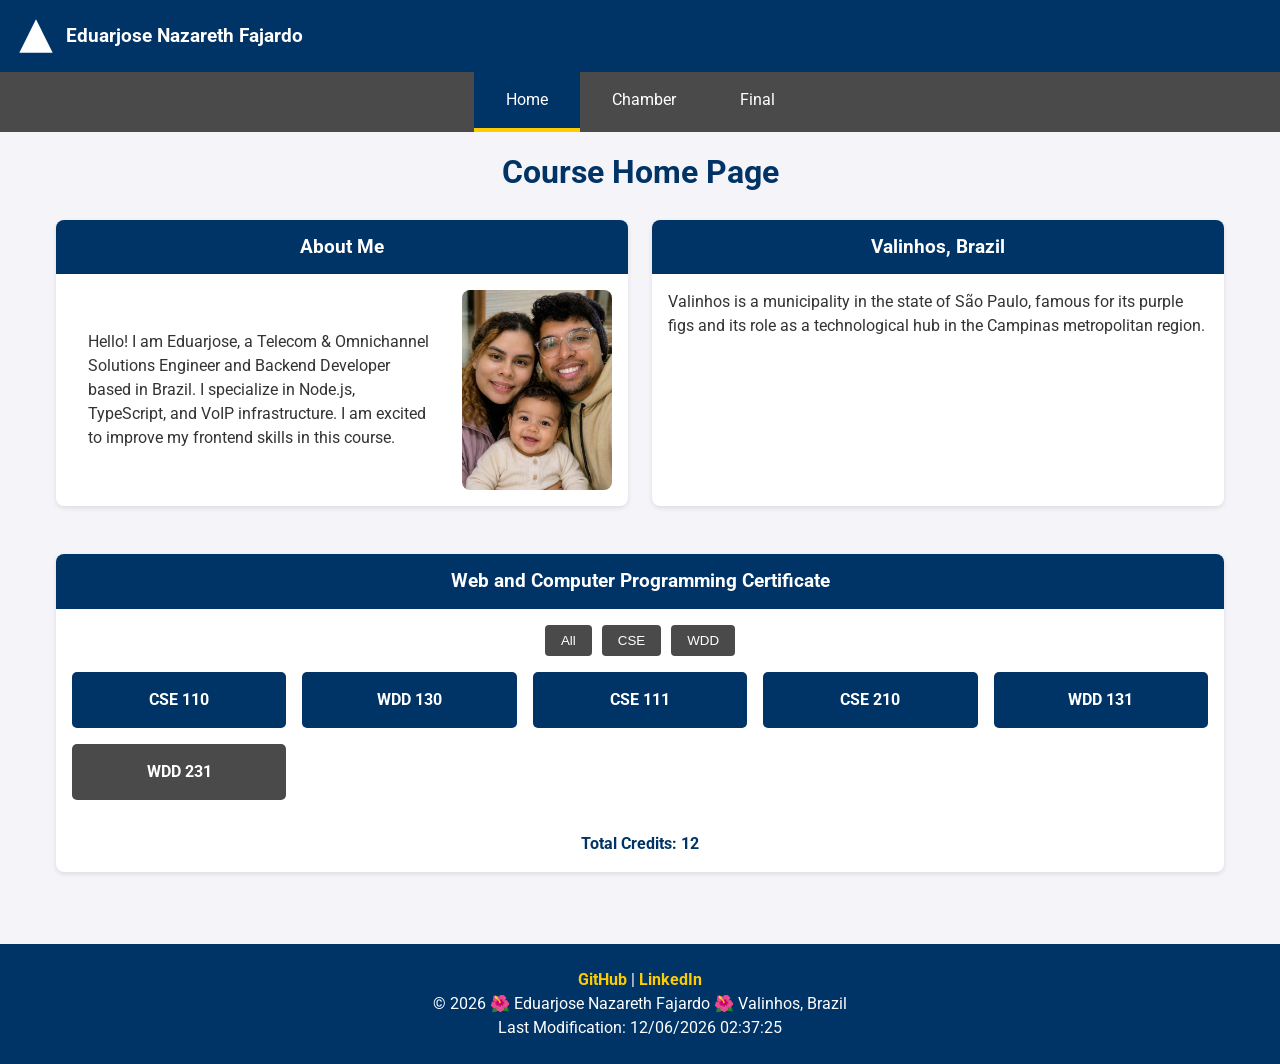
==== index.html @ cc88bf9c "Publish WDD231 course home page" ====
<!DOCTYPE html>
<html lang="en">
<head>
    <meta charset="UTF-8">
    <meta name="viewport" content="width=device-width, initial-scale=1.0">
    <title>Eduarjose Nazareth Fajardo - WDD 231 - Course Home Page</title>
    <meta name="description" content="WDD 231 Course Home Page for Eduarjose Nazareth Fajardo, Telecom Engineer and Backend Developer.">
    <meta name="author" content="Eduarjose Nazareth Fajardo">
    
    <!-- Google Fonts -->
    <link rel="preconnect" href="https://fonts.googleapis.com">
    <link rel="preconnect" href="https://fonts.gstatic.com" crossorigin>
    <link href="https://fonts.googleapis.com/css2?family=Roboto:wght@400;700&display=swap" rel="stylesheet">
    
    <!-- CSS -->
    <link rel="stylesheet" href="styles/small.css">
    <link rel="stylesheet" href="styles/larger.css">
    
    <!-- JavaScript -->
    <script src="scripts/navigation.js" defer></script>
    <script src="scripts/dates.js" defer></script>
    <script src="scripts/courses.js" defer></script>
</head>
<body>
    <header>
        <div class="header-content">
            <!-- Você pode usar um emoji ou SVG como logo. Aqui uso um SVG inline simples -->
            <svg class="logo" width="40" height="40" viewBox="0 0 24 24" fill="white" xmlns="http://www.w3.org/2000/svg">
                <path d="M12 2L2 22h20L12 2z"/>
            </svg>
            <span>Eduarjose Nazareth Fajardo</span>
        </div>
        <button id="menu-button" aria-label="Toggle Menu">☰</button>
    </header>

    <nav>
        <ul id="menu">
            <li><a href="#" class="active">Home</a></li>
            <li><a href="chamber/index.html">Chamber</a></li>
            <li><a href="project/index.html">Final</a></li>
        </ul>
    </nav>

    <main>
        <h1>Course Home Page</h1>
        <div class="grid-container">
            
            <section class="card about-card">
                <h2>About Me</h2>
                <div class="about-content">
                    <p>Hello! I am Eduarjose, a Telecom & Omnichannel Solutions Engineer and Backend Developer based in Brazil. I specialize in Node.js, TypeScript, and VoIP infrastructure. I am excited to improve my frontend skills in this course.</p>
                    <img src="images/profile.jpg" alt="Eduarjose Fajardo Profile" width="150" height="200" loading="lazy">
                </div>
            </section>

            <section class="card location-card">
                <h2>Valinhos, Brazil</h2>
                <p>Valinhos is a municipality in the state of São Paulo, famous for its purple figs and its role as a technological hub in the Campinas metropolitan region.</p>
            </section>

            <section class="card certificate-card">
                <h2>Web and Computer Programming Certificate</h2>
                <div class="filter-buttons">
                    <button id="btn-all">All</button>
                    <button id="btn-cse">CSE</button>
                    <button id="btn-wdd">WDD</button>
                </div>
                <!-- Cursos renderizados via JS entrarão aqui -->
                <div id="course-list" class="courses"></div>
                <!-- Créditos totais calculados via JS (reduce) -->
                <p id="total-credits" class="credits-display"></p>
            </section>
        </div>
    </main>

    <footer>
        <div class="socials">
            <a href="https://github.com/Eduarjn" target="_blank" aria-label="GitHub Profile">GitHub</a> | 
            <a href="https://www.linkedin.com/in/eduarjose-fajardo" target="_blank" aria-label="LinkedIn Profile">LinkedIn</a>
        </div>
        <p>&copy; <span id="currentyear"></span> 🌺 Eduarjose Nazareth Fajardo 🌺 Valinhos, Brazil</p>
        <p id="lastModified"></p>
    </footer>
</body>
</html>
---- styles/small.css ----
:root {
    --primary: #003366;
    --secondary: #4a4a4a;
    --accent: #ffcc00;
    --bg-light: #f4f4f9;
    --text-dark: #333333;
    --white: #ffffff;
}

* {
    box-sizing: border-box;
    margin: 0;
    padding: 0;
}

body {
    font-family: 'Roboto', sans-serif;
    background-color: var(--bg-light);
    color: var(--text-dark);
    line-height: 1.5;
}

/* Header & Hamburger */
header {
    background-color: var(--primary);
    color: var(--white);
    display: flex;
    justify-content: space-between;
    align-items: center;
    padding: 1rem;
}

.header-content {
    display: flex;
    align-items: center;
    gap: 10px;
    font-size: 1.2rem;
    font-weight: bold;
}

#menu-button {
    background: none;
    border: none;
    color: var(--white);
    font-size: 2rem;
    cursor: pointer;
}

/* Navigation - Mobile (Hidden by default) */
nav {
    background-color: var(--secondary);
}

#menu {
    list-style: none;
    display: none;
    flex-direction: column;
}

#menu.open {
    display: flex; /* Classes ativadas pelo JS */
}

#menu li a {
    display: block;
    color: var(--white);
    text-decoration: none;
    padding: 1rem;
    text-align: center;
    border-bottom: 1px solid rgba(255,255,255,0.1);
}

#menu li a:hover {
    background-color: rgba(255,255,255,0.2);
}

/* Wayfinding - Active Link */
#menu li a.active {
    background-color: var(--primary);
    border-left: 5px solid var(--accent);
}

/* Main Layout */
main {
    padding: 1rem;
    max-width: 1200px;
    margin: 0 auto;
}

h1 {
    text-align: center;
    margin-bottom: 1.5rem;
    color: var(--primary);
}

.card {
    background: var(--white);
    border-radius: 8px;
    box-shadow: 0 2px 5px rgba(0,0,0,0.1);
    margin-bottom: 1.5rem;
    overflow: hidden;
}

.card h2 {
    background-color: var(--primary);
    color: var(--white);
    padding: 0.8rem;
    font-size: 1.2rem;
    text-align: center;
}

.card p, .about-content {
    padding: 1rem;
}

.about-content {
    display: flex;
    flex-direction: column;
    align-items: center;
    text-align: center;
    gap: 1rem;
}

.about-content img {
    border-radius: 8px;
    object-fit: cover;
}

/* Course Filters and Display */
.filter-buttons {
    display: flex;
    justify-content: center;
    gap: 10px;
    padding: 1rem;
}

.filter-buttons button {
    padding: 0.5rem 1rem;
    background-color: var(--secondary);
    color: var(--white);
    border: none;
    border-radius: 4px;
    cursor: pointer;
}

.filter-buttons button:hover {
    background-color: var(--primary);
}

.courses {
    display: flex;
    flex-direction: column;
    gap: 10px;
    padding: 0 1rem 1rem 1rem;
}

.course-badge {
    padding: 1rem;
    text-align: center;
    border-radius: 5px;
    font-weight: bold;
    color: var(--white);
    background-color: var(--secondary); /* Incomplete */
}

/* Completed Course Indication */
.course-badge.completed {
    background-color: var(--primary); /* Escuro para o que já completou */
}

.credits-display {
    text-align: center;
    font-weight: bold;
    padding-bottom: 1rem;
    color: var(--primary);
}

/* Footer */
footer {
    background-color: var(--primary);
    color: var(--white);
    text-align: center;
    padding: 1.5rem;
    margin-top: 2rem;
}

.socials a {
    color: var(--accent);
    text-decoration: none;
    font-weight: bold;
}
---- styles/larger.css ----
@media (min-width: 768px) {
    /* Hide hamburger menu button */
    #menu-button {
        display: none;
    }

    /* Horizontal navigation */
    #menu {
        display: flex;
        flex-direction: row;
        justify-content: center;
    }

    #menu li a {
        border-bottom: none;
        padding: 1rem 2rem;
    }

    #menu li a.active {
        border-left: none;
        border-bottom: 4px solid var(--accent);
    }

    /* Grid Layout for main content */
    .grid-container {
        display: grid;
        grid-template-columns: 1fr 1fr;
        gap: 1.5rem;
    }

    /* Make Certificate card span both columns */
    .certificate-card {
        grid-column: 1 / 3;
    }

    /* Align about content */
    .about-content {
        flex-direction: row;
        text-align: left;
    }

    /* Courses laid out in a grid */
    .courses {
        display: grid;
        grid-template-columns: repeat(auto-fit, minmax(200px, 1fr));
        gap: 1rem;
    }
}
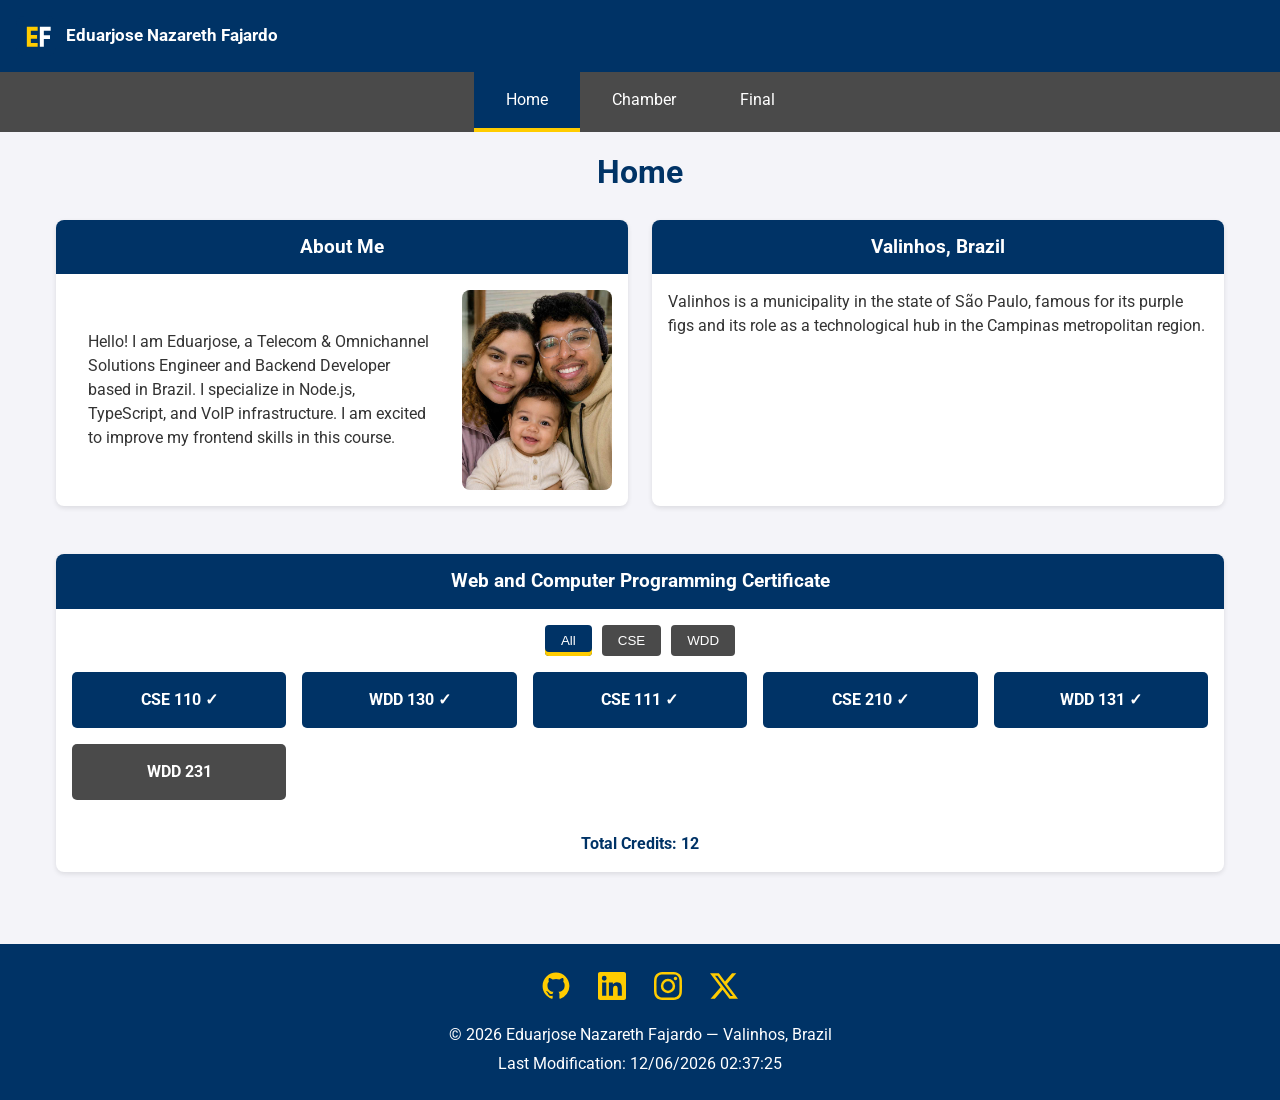
==== commit 4a5df81c: "fix(w01): atende requisitos da tarefa Course Home Page - h1 passa a ser "Home" conforme especificado" ====
--- a/index.html
+++ b/index.html
@@ -4,18 +4,20 @@
     <meta charset="UTF-8">
     <meta name="viewport" content="width=device-width, initial-scale=1.0">
     <title>Eduarjose Nazareth Fajardo - WDD 231 - Course Home Page</title>
-    <meta name="description" content="WDD 231 Course Home Page for Eduarjose Nazareth Fajardo, Telecom Engineer and Backend Developer.">
+    <meta name="description" content="WDD 231 course home page for Eduarjose Nazareth Fajardo, a telecom and backend developer from Valinhos, Brazil, listing the Web and Computer Programming certificate courses.">
     <meta name="author" content="Eduarjose Nazareth Fajardo">
-    
+
+    <link rel="icon" href="images/logo.svg" type="image/svg+xml">
+
     <!-- Google Fonts -->
     <link rel="preconnect" href="https://fonts.googleapis.com">
     <link rel="preconnect" href="https://fonts.gstatic.com" crossorigin>
     <link href="https://fonts.googleapis.com/css2?family=Roboto:wght@400;700&display=swap" rel="stylesheet">
-    
+
     <!-- CSS -->
     <link rel="stylesheet" href="styles/small.css">
     <link rel="stylesheet" href="styles/larger.css">
-    
+
     <!-- JavaScript -->
     <script src="scripts/navigation.js" defer></script>
     <script src="scripts/dates.js" defer></script>
@@ -24,62 +26,86 @@
 <body>
     <header>
         <div class="header-content">
-            <!-- Você pode usar um emoji ou SVG como logo. Aqui uso um SVG inline simples -->
-            <svg class="logo" width="40" height="40" viewBox="0 0 24 24" fill="white" xmlns="http://www.w3.org/2000/svg">
-                <path d="M12 2L2 22h20L12 2z"/>
-            </svg>
+            <img class="logo" src="images/logo.svg" alt="" width="40" height="40">
             <span>Eduarjose Nazareth Fajardo</span>
         </div>
-        <button id="menu-button" aria-label="Toggle Menu">☰</button>
+        <button id="menu-button" aria-label="Toggle navigation menu" aria-expanded="false">&#9776;</button>
     </header>
 
-    <nav>
+    <nav aria-label="Main navigation">
         <ul id="menu">
-            <li><a href="#" class="active">Home</a></li>
+            <li><a href="index.html" class="active" aria-current="page">Home</a></li>
             <li><a href="chamber/index.html">Chamber</a></li>
             <li><a href="project/index.html">Final</a></li>
         </ul>
     </nav>
 
     <main>
-        <h1>Course Home Page</h1>
+        <h1>Home</h1>
         <div class="grid-container">
-            
+
             <section class="card about-card">
                 <h2>About Me</h2>
                 <div class="about-content">
-                    <p>Hello! I am Eduarjose, a Telecom & Omnichannel Solutions Engineer and Backend Developer based in Brazil. I specialize in Node.js, TypeScript, and VoIP infrastructure. I am excited to improve my frontend skills in this course.</p>
-                    <img src="images/profile.jpg" alt="Eduarjose Fajardo Profile" width="150" height="200" loading="lazy">
+                    <p>Hello! I am Eduarjose, a Telecom &amp; Omnichannel Solutions Engineer and Backend Developer based in Brazil. I specialize in Node.js, TypeScript, and VoIP infrastructure. I am excited to improve my frontend skills in this course.</p>
+                    <img src="images/profile.jpg" alt="Portrait of Eduarjose Nazareth Fajardo" width="150" height="200" loading="lazy">
                 </div>
             </section>
 
             <section class="card location-card">
                 <h2>Valinhos, Brazil</h2>
-                <p>Valinhos is a municipality in the state of São Paulo, famous for its purple figs and its role as a technological hub in the Campinas metropolitan region.</p>
+                <p>Valinhos is a municipality in the state of S&atilde;o Paulo, famous for its purple figs and its role as a technological hub in the Campinas metropolitan region.</p>
             </section>
 
             <section class="card certificate-card">
                 <h2>Web and Computer Programming Certificate</h2>
                 <div class="filter-buttons">
-                    <button id="btn-all">All</button>
+                    <button id="btn-all" class="active">All</button>
                     <button id="btn-cse">CSE</button>
                     <button id="btn-wdd">WDD</button>
                 </div>
-                <!-- Cursos renderizados via JS entrarão aqui -->
                 <div id="course-list" class="courses"></div>
-                <!-- Créditos totais calculados via JS (reduce) -->
                 <p id="total-credits" class="credits-display"></p>
             </section>
+
         </div>
     </main>
 
     <footer>
-        <div class="socials">
-            <a href="https://github.com/Eduarjn" target="_blank" aria-label="GitHub Profile">GitHub</a> | 
-            <a href="https://www.linkedin.com/in/eduarjose-fajardo" target="_blank" aria-label="LinkedIn Profile">LinkedIn</a>
-        </div>
-        <p>&copy; <span id="currentyear"></span> 🌺 Eduarjose Nazareth Fajardo 🌺 Valinhos, Brazil</p>
+        <ul class="socials">
+            <li>
+                <a href="https://github.com/Eduarjn" target="_blank" rel="noopener noreferrer" aria-label="GitHub profile">
+                    <svg viewBox="0 0 24 24" width="28" height="28" fill="currentColor" aria-hidden="true" focusable="false">
+                        <path d="M12 .5C5.73.5.5 5.73.5 12c0 5.08 3.29 9.39 7.86 10.91.58.11.79-.25.79-.56 0-.28-.01-1.02-.02-2-3.2.69-3.88-1.54-3.88-1.54-.52-1.34-1.28-1.69-1.28-1.69-1.05-.72.08-.7.08-.7 1.16.08 1.77 1.19 1.77 1.19 1.03 1.77 2.7 1.26 3.36.96.1-.75.4-1.26.73-1.55-2.55-.29-5.24-1.28-5.24-5.68 0-1.25.45-2.28 1.19-3.08-.12-.29-.52-1.46.11-3.05 0 0 .97-.31 3.18 1.18a11 11 0 0 1 5.79 0c2.2-1.49 3.17-1.18 3.17-1.18.63 1.59.23 2.76.12 3.05.74.8 1.18 1.83 1.18 3.08 0 4.41-2.69 5.38-5.25 5.67.41.35.78 1.05.78 2.12 0 1.53-.02 2.77-.02 3.15 0 .31.21.68.8.56A11.51 11.51 0 0 0 23.5 12C23.5 5.73 18.27.5 12 .5z"/>
+                    </svg>
+                </a>
+            </li>
+            <li>
+                <a href="https://www.linkedin.com/in/eduarjose-fajardo" target="_blank" rel="noopener noreferrer" aria-label="LinkedIn profile">
+                    <svg viewBox="0 0 24 24" width="28" height="28" fill="currentColor" aria-hidden="true" focusable="false">
+                        <path d="M20.45 20.45h-3.56v-5.57c0-1.33-.03-3.04-1.85-3.04-1.85 0-2.14 1.45-2.14 2.94v5.67H9.34V9h3.42v1.56h.05c.48-.9 1.64-1.85 3.37-1.85 3.6 0 4.27 2.37 4.27 5.46v6.28zM5.34 7.43a2.06 2.06 0 1 1 0-4.13 2.06 2.06 0 0 1 0 4.13zM7.12 20.45H3.55V9h3.57v11.45zM22.22 0H1.77C.79 0 0 .77 0 1.72v20.56C0 23.23.79 24 1.77 24h20.45c.98 0 1.78-.77 1.78-1.72V1.72C24 .77 23.2 0 22.22 0z"/>
+                    </svg>
+                </a>
+            </li>
+            <li>
+                <a href="https://www.instagram.com/eduarjn" target="_blank" rel="noopener noreferrer" aria-label="Instagram profile">
+                    <svg viewBox="0 0 24 24" width="28" height="28" fill="currentColor" aria-hidden="true" focusable="false">
+                        <path d="M12 2.16c3.2 0 3.58.01 4.85.07 1.17.05 1.8.25 2.23.41.56.22.96.48 1.38.9.42.42.68.82.9 1.38.16.42.36 1.06.41 2.23.06 1.27.07 1.65.07 4.85s-.01 3.58-.07 4.85c-.05 1.17-.25 1.8-.41 2.23-.22.56-.48.96-.9 1.38-.42.42-.82.68-1.38.9-.42.16-1.06.36-2.23.41-1.27.06-1.65.07-4.85.07s-3.58-.01-4.85-.07c-1.17-.05-1.8-.25-2.23-.41-.56-.22-.96-.48-1.38-.9-.42-.42-.68-.82-.9-1.38-.16-.42-.36-1.06-.41-2.23-.06-1.27-.07-1.65-.07-4.85s.01-3.58.07-4.85c.05-1.17.25-1.8.41-2.23.22-.56.48-.96.9-1.38.42-.42.82-.68 1.38-.9.42-.16 1.06-.36 2.23-.41 1.27-.06 1.65-.07 4.85-.07M12 0C8.74 0 8.33.01 7.05.07 5.78.13 4.9.33 4.14.63a5.9 5.9 0 0 0-2.13 1.38A5.9 5.9 0 0 0 .63 4.14c-.3.76-.5 1.64-.56 2.91C.01 8.33 0 8.74 0 12s.01 3.67.07 4.95c.06 1.27.26 2.15.56 2.91.31.79.72 1.46 1.38 2.13a5.9 5.9 0 0 0 2.13 1.38c.76.3 1.64.5 2.91.56C8.33 23.99 8.74 24 12 24s3.67-.01 4.95-.07c1.27-.06 2.15-.26 2.91-.56a5.9 5.9 0 0 0 2.13-1.38 5.9 5.9 0 0 0 1.38-2.13c.3-.76.5-1.64.56-2.91.06-1.28.07-1.69.07-4.95s-.01-3.67-.07-4.95c-.06-1.27-.26-2.15-.56-2.91a5.9 5.9 0 0 0-1.38-2.13A5.9 5.9 0 0 0 19.86.63c-.76-.3-1.64-.5-2.91-.56C15.67.01 15.26 0 12 0z"/>
+                        <path d="M12 5.84A6.16 6.16 0 1 0 18.16 12 6.16 6.16 0 0 0 12 5.84zm0 10.16A4 4 0 1 1 16 12a4 4 0 0 1-4 4z"/>
+                        <circle cx="18.41" cy="5.59" r="1.44"/>
+                    </svg>
+                </a>
+            </li>
+            <li>
+                <a href="https://x.com/eduarjn" target="_blank" rel="noopener noreferrer" aria-label="X profile">
+                    <svg viewBox="0 0 24 24" width="28" height="28" fill="currentColor" aria-hidden="true" focusable="false">
+                        <path d="M18.9 1.15h3.68l-8.04 9.19L24 22.85h-7.4l-5.8-7.58-6.64 7.58H.47l8.6-9.83L0 1.15h7.59l5.24 6.93zm-1.29 19.5h2.04L6.49 3.24H4.3z"/>
+                    </svg>
+                </a>
+            </li>
+        </ul>
+        <p>&copy; <span id="currentyear"></span> Eduarjose Nazareth Fajardo &mdash; Valinhos, Brazil</p>
         <p id="lastModified"></p>
     </footer>
 </body>
-</html>+</html>
--- a/styles/small.css
+++ b/styles/small.css
@@ -34,8 +34,17 @@
     display: flex;
     align-items: center;
     gap: 10px;
-    font-size: 1.2rem;
+    font-size: 1.05rem;
     font-weight: bold;
+    min-width: 0;
+}
+
+.logo {
+    flex-shrink: 0;
+}
+
+#menu-button {
+    flex-shrink: 0;
 }
 
 #menu-button {
@@ -58,7 +67,7 @@
 }
 
 #menu.open {
-    display: flex; /* Classes ativadas pelo JS */
+    display: flex;
 }
 
 #menu li a {
@@ -124,6 +133,7 @@
 .about-content img {
     border-radius: 8px;
     object-fit: cover;
+    max-width: 100%;
 }
 
 /* Course Filters and Display */
@@ -143,8 +153,18 @@
     cursor: pointer;
 }
 
-.filter-buttons button:hover {
-    background-color: var(--primary);
+.filter-buttons button:hover,
+.filter-buttons button:focus-visible {
+    background-color: var(--primary);
+}
+
+.filter-buttons button.active {
+    background-color: var(--primary);
+    box-shadow: inset 0 -4px 0 var(--accent);
+}
+
+.course-badge.completed::after {
+    content: " \2713";
 }
 
 .courses {
@@ -160,12 +180,12 @@
     border-radius: 5px;
     font-weight: bold;
     color: var(--white);
-    background-color: var(--secondary); /* Incomplete */
+    background-color: var(--secondary);
 }
 
 /* Completed Course Indication */
 .course-badge.completed {
-    background-color: var(--primary); /* Escuro para o que já completou */
+    background-color: var(--primary);
 }
 
 .credits-display {
@@ -184,8 +204,36 @@
     margin-top: 2rem;
 }
 
+.socials {
+    list-style: none;
+    display: flex;
+    justify-content: center;
+    gap: 1.25rem;
+    margin-bottom: 1rem;
+}
+
 .socials a {
     color: var(--accent);
-    text-decoration: none;
-    font-weight: bold;
+    display: inline-flex;
+    padding: 0.25rem;
+    border-radius: 4px;
+}
+
+.socials a:hover,
+.socials a:focus-visible {
+    color: var(--white);
+}
+
+footer p {
+    margin-bottom: 0.35rem;
+}
+
+footer p:last-child {
+    margin-bottom: 0;
+}
+
+a:focus-visible,
+button:focus-visible {
+    outline: 3px solid var(--accent);
+    outline-offset: 2px;
 }
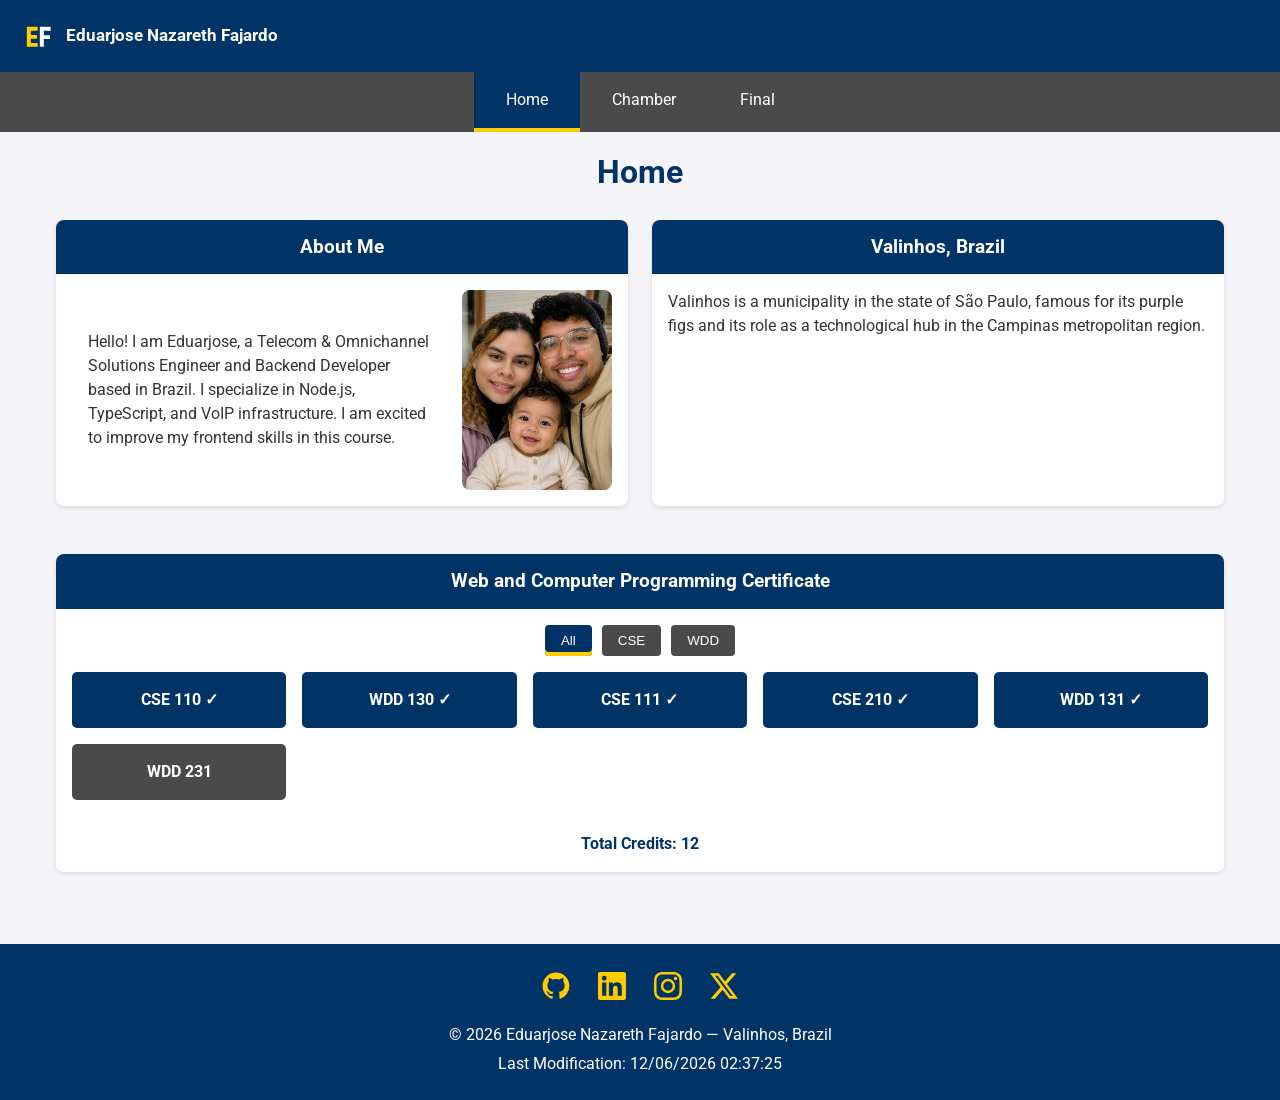
==== commit e652770d: "perf(images): redimensiona profile.jpg de 1122px para 300px A imagem era servida a 1122x1402 mas exi" ====
--- a/index.html
+++ b/index.html
@@ -48,7 +48,7 @@
                 <h2>About Me</h2>
                 <div class="about-content">
                     <p>Hello! I am Eduarjose, a Telecom &amp; Omnichannel Solutions Engineer and Backend Developer based in Brazil. I specialize in Node.js, TypeScript, and VoIP infrastructure. I am excited to improve my frontend skills in this course.</p>
-                    <img src="images/profile.jpg" alt="Portrait of Eduarjose Nazareth Fajardo" width="150" height="200" loading="lazy">
+                    <img src="images/profile.jpg" alt="Eduarjose Fajardo with his family" width="150" height="200" loading="lazy">
                 </div>
             </section>
 
@@ -88,7 +88,7 @@
                 </a>
             </li>
             <li>
-                <a href="https://www.instagram.com/eduarjn" target="_blank" rel="noopener noreferrer" aria-label="Instagram profile">
+                <a href="https://www.instagram.com/eduarjn/" target="_blank" rel="noopener noreferrer" aria-label="Instagram profile">
                     <svg viewBox="0 0 24 24" width="28" height="28" fill="currentColor" aria-hidden="true" focusable="false">
                         <path d="M12 2.16c3.2 0 3.58.01 4.85.07 1.17.05 1.8.25 2.23.41.56.22.96.48 1.38.9.42.42.68.82.9 1.38.16.42.36 1.06.41 2.23.06 1.27.07 1.65.07 4.85s-.01 3.58-.07 4.85c-.05 1.17-.25 1.8-.41 2.23-.22.56-.48.96-.9 1.38-.42.42-.82.68-1.38.9-.42.16-1.06.36-2.23.41-1.27.06-1.65.07-4.85.07s-3.58-.01-4.85-.07c-1.17-.05-1.8-.25-2.23-.41-.56-.22-.96-.48-1.38-.9-.42-.42-.68-.82-.9-1.38-.16-.42-.36-1.06-.41-2.23-.06-1.27-.07-1.65-.07-4.85s.01-3.58.07-4.85c.05-1.17.25-1.8.41-2.23.22-.56.48-.96.9-1.38.42-.42.82-.68 1.38-.9.42-.16 1.06-.36 2.23-.41 1.27-.06 1.65-.07 4.85-.07M12 0C8.74 0 8.33.01 7.05.07 5.78.13 4.9.33 4.14.63a5.9 5.9 0 0 0-2.13 1.38A5.9 5.9 0 0 0 .63 4.14c-.3.76-.5 1.64-.56 2.91C.01 8.33 0 8.74 0 12s.01 3.67.07 4.95c.06 1.27.26 2.15.56 2.91.31.79.72 1.46 1.38 2.13a5.9 5.9 0 0 0 2.13 1.38c.76.3 1.64.5 2.91.56C8.33 23.99 8.74 24 12 24s3.67-.01 4.95-.07c1.27-.06 2.15-.26 2.91-.56a5.9 5.9 0 0 0 2.13-1.38 5.9 5.9 0 0 0 1.38-2.13c.3-.76.5-1.64.56-2.91.06-1.28.07-1.69.07-4.95s-.01-3.67-.07-4.95c-.06-1.27-.26-2.15-.56-2.91a5.9 5.9 0 0 0-1.38-2.13A5.9 5.9 0 0 0 19.86.63c-.76-.3-1.64-.5-2.91-.56C15.67.01 15.26 0 12 0z"/>
                         <path d="M12 5.84A6.16 6.16 0 1 0 18.16 12 6.16 6.16 0 0 0 12 5.84zm0 10.16A4 4 0 1 1 16 12a4 4 0 0 1-4 4z"/>
